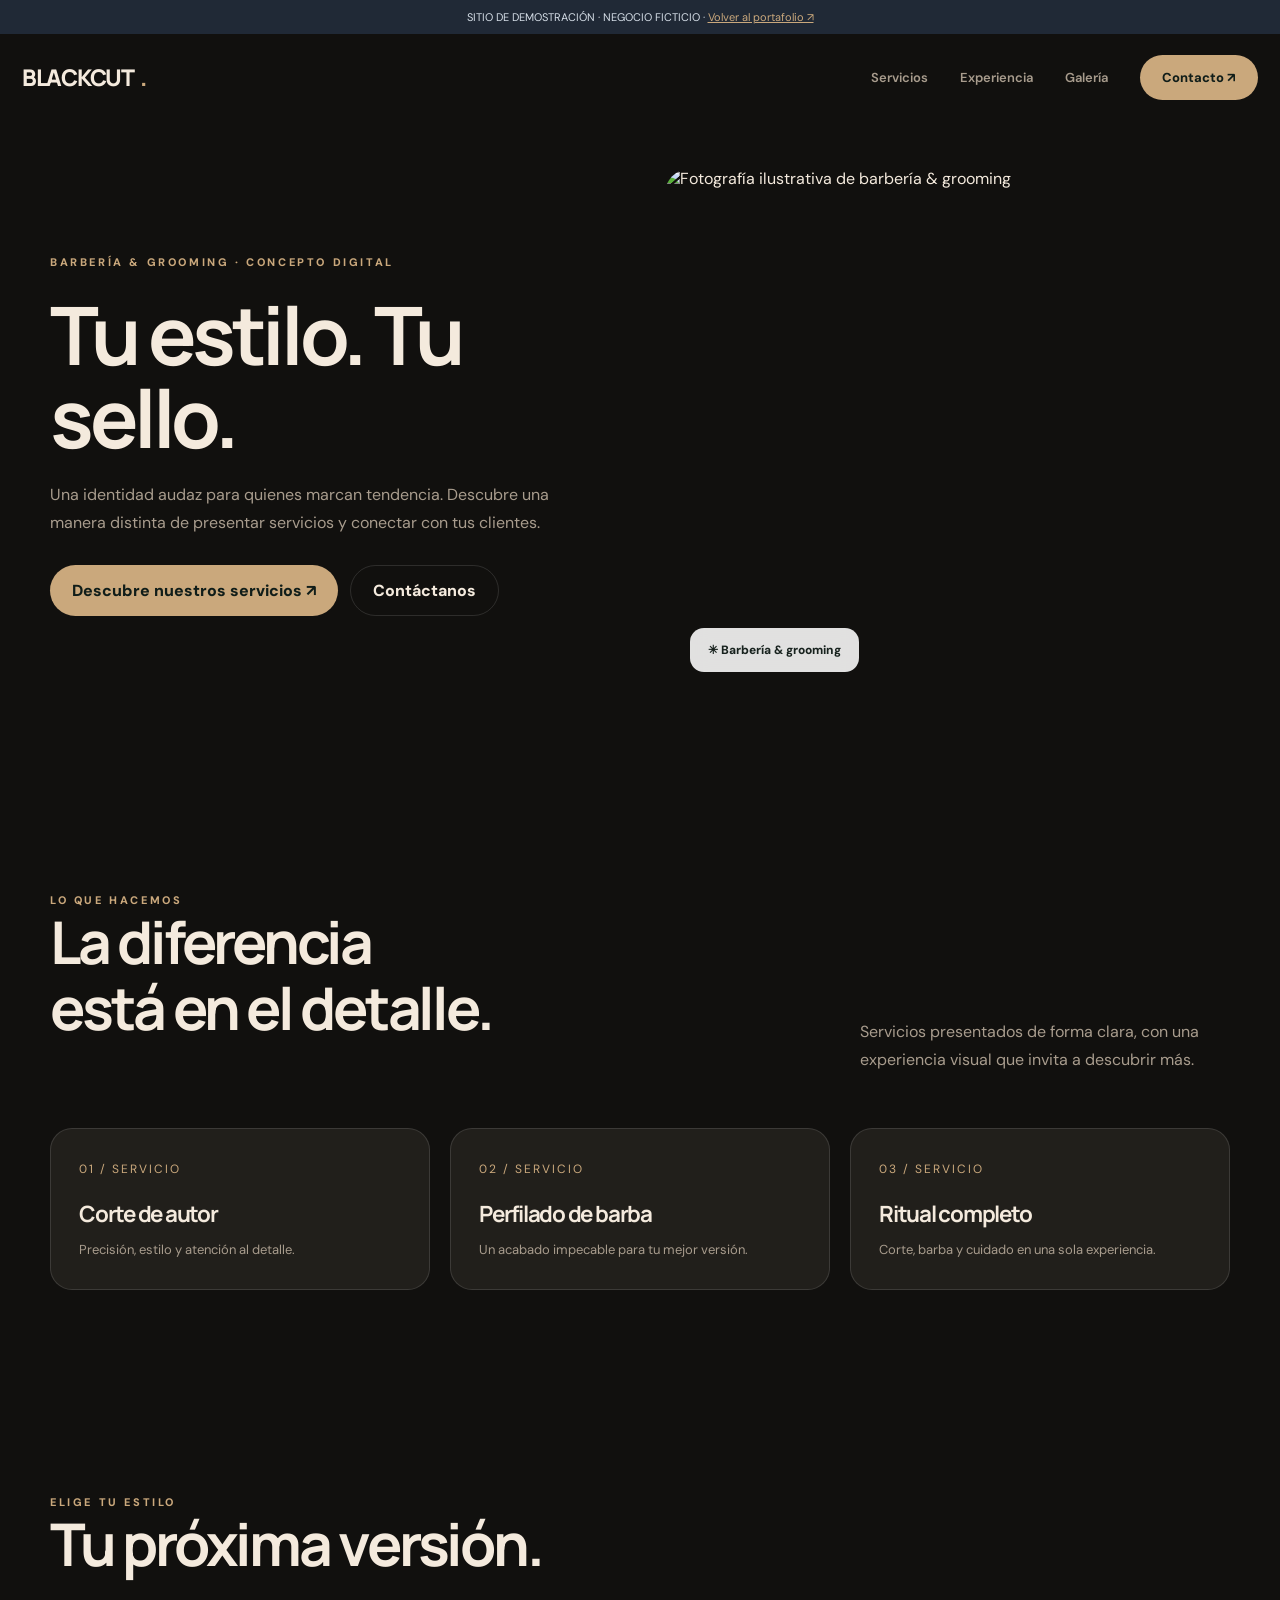
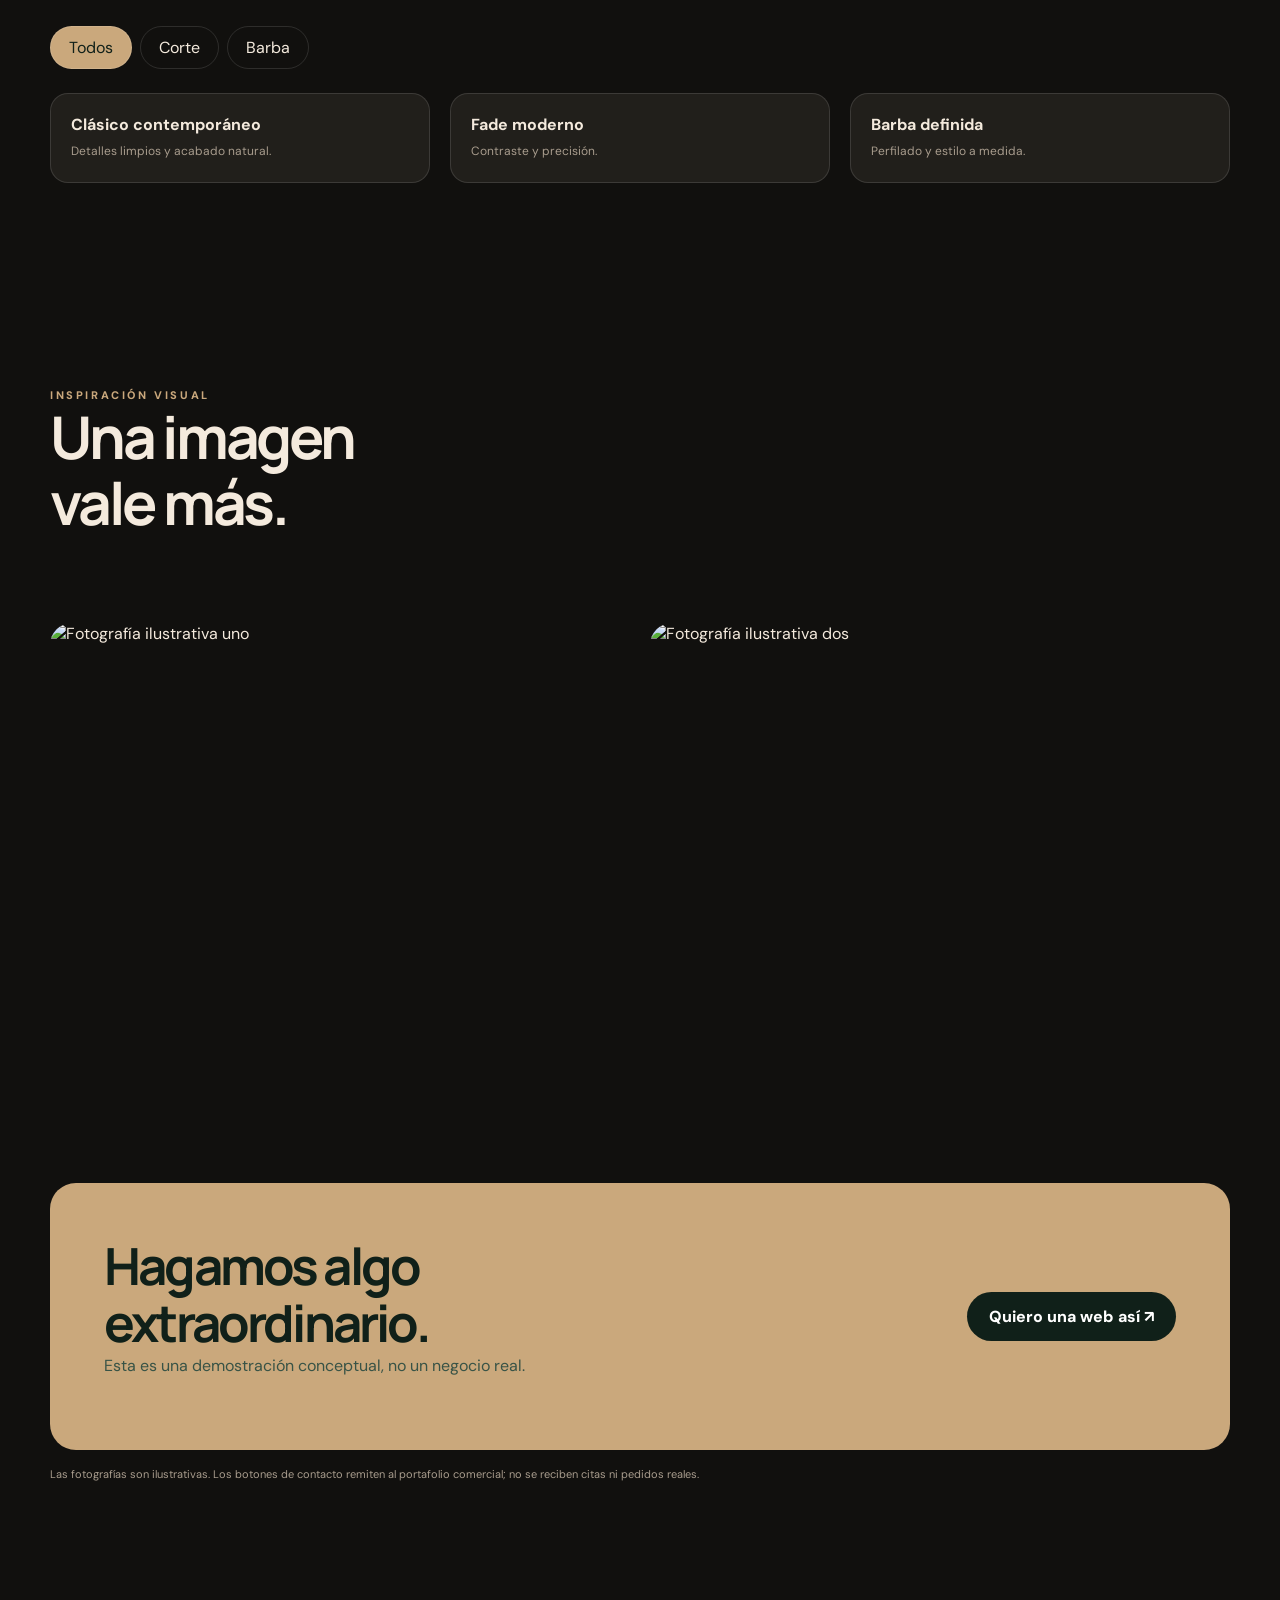
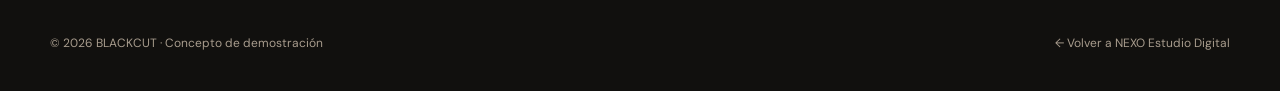
==== demos/barberia/index.html @ beecde57 "Add files via upload" ====
<!doctype html><html lang="es"><head><meta charset="utf-8"><meta name="viewport" content="width=device-width,initial-scale=1"><meta name="theme-color" content="#101820"><meta name="description" content="Demostración conceptual de sitio web para barbería & grooming."><title>BLACKCUT — Demostración | NEXO</title><link rel="stylesheet" href="../../assets/style.css"></head><body class="demo-page barberia"><div class="demo-banner">SITIO DE DEMOSTRACIÓN · NEGOCIO FICTICIO · <a href="../../">Volver al portafolio ↗</a></div><header class="topbar"><a class="logo" href="./">BLACKCUT<span class="logo-dot">.</span></a><button class="nav-toggle" aria-label="Abrir menú" aria-expanded="false">☰</button><nav class="main-nav"><a href="#servicios">Servicios</a><a href="#experiencia">Experiencia</a><a href="#galeria">Galería</a><a class="nav-cta" href="#contacto">Contacto ↗</a></nav></header><main><section class="demo-hero container"><div class="reveal"><span class="eyebrow">BARBERÍA & GROOMING · CONCEPTO DIGITAL</span><h1>Tu estilo. Tu sello.</h1><p>Una identidad audaz para quienes marcan tendencia. Descubre una manera distinta de presentar servicios y conectar con tus clientes.</p><div class="hero-actions"><a class="button" href="#servicios">Descubre nuestros servicios ↗</a><a class="button ghost" href="#contacto">Contáctanos</a></div></div><div class="demo-photo reveal"><img src="https://images.unsplash.com/photo-1503951914875-452162b0f3f1?auto=format&fit=crop&w=1200&q=82" alt="Fotografía ilustrativa de barbería & grooming"><span class="float-label">✳ Barbería & grooming</span></div></section><section class="section container" id="servicios"><div class="section-heading"><div><span class="eyebrow">LO QUE HACEMOS</span><h2>La diferencia<br>está en el detalle.</h2></div><p>Servicios presentados de forma clara, con una experiencia visual que invita a descubrir más.</p></div><div class="demo-grid"><article class="service-card reveal"><span class="service-num">01 / SERVICIO</span><h3>Corte de autor</h3><p>Precisión, estilo y atención al detalle.</p></article><article class="service-card reveal"><span class="service-num">02 / SERVICIO</span><h3>Perfilado de barba</h3><p>Un acabado impecable para tu mejor versión.</p></article><article class="service-card reveal"><span class="service-num">03 / SERVICIO</span><h3>Ritual completo</h3><p>Corte, barba y cuidado en una sola experiencia.</p></article></div></section><section class="section container" id="experiencia"><span class="eyebrow">ELIGE TU ESTILO</span><h2>Tu próxima versión.</h2><div class="filter-bar"><button class="filter-btn active" data-filter="todos" aria-pressed="true">Todos</button><button class="filter-btn" data-filter="corte" aria-pressed="false">Corte</button><button class="filter-btn" data-filter="barba" aria-pressed="false">Barba</button></div><div class="demo-grid"><div class="menu-card" data-category="corte"><b>Clásico contemporáneo</b><p>Detalles limpios y acabado natural.</p></div><div class="menu-card" data-category="corte"><b>Fade moderno</b><p>Contraste y precisión.</p></div><div class="menu-card" data-category="barba"><b>Barba definida</b><p>Perfilado y estilo a medida.</p></div></div></section><section class="section container" id="galeria"><div class="section-heading"><div><span class="eyebrow">INSPIRACIÓN VISUAL</span><h2>Una imagen<br>vale más.</h2></div></div><div class="gallery"><img loading="lazy" src="https://images.unsplash.com/photo-1599351431202-1e0f0137899a?auto=format&fit=crop&w=1200&q=82" alt="Fotografía ilustrativa uno"><img loading="lazy" src="https://images.unsplash.com/photo-1621605815971-fbc98d665033?auto=format&fit=crop&w=1200&q=82" alt="Fotografía ilustrativa dos"></div></section><section class="section container" id="contacto"><div class="demo-cta"><div><h2>Hagamos algo<br>extraordinario.</h2><p>Esta es una demostración conceptual, no un negocio real.</p></div><a class="button" href="../../#planes">Quiero una web así ↗</a></div><p class="demo-note" style="margin-top:15px">Las fotografías son ilustrativas. Los botones de contacto remiten al portafolio comercial; no se reciben citas ni pedidos reales.</p></section></main><div class="container"><footer><span>© 2026 BLACKCUT · Concepto de demostración</span><a href="../../">← Volver a NEXO Estudio Digital</a></footer></div><script src="../../assets/app.js" defer></script></body></html>
---- assets/style.css ----
@import url('https://fonts.googleapis.com/css2?family=DM+Sans:wght@400;500;600;700;800&family=Manrope:wght@400;500;600;700;800&display=swap');
:root{--bg:#0d1018;--surface:#161b26;--text:#f5f7fb;--muted:#a3acbc;--accent:#c3f3d6;--border:rgba(255,255,255,.12);--radius:24px}*{box-sizing:border-box}html{scroll-behavior:smooth}body{margin:0;background:var(--bg);color:var(--text);font-family:'DM Sans',sans-serif;overflow-x:hidden}button,input,select{font:inherit}a{color:inherit;text-decoration:none}button{cursor:pointer}img{display:block;width:100%;object-fit:cover}::selection{background:var(--accent);color:#102019}.container{width:min(1180px,calc(100% - 44px));margin:auto}.topbar{height:86px;width:min(1280px,calc(100% - 44px));margin:auto;display:flex;align-items:center;justify-content:space-between;position:relative;z-index:10}.logo{font-family:Manrope,sans-serif;font-size:23px;font-weight:800;letter-spacing:-1.3px;display:flex;align-items:center;gap:6px}.logo small{font-size:9px;font-weight:700;letter-spacing:2px;color:var(--muted);margin-left:9px}.logo-mark{color:var(--accent);font-size:30px}.logo-dot{color:var(--accent)}.main-nav{display:flex;gap:32px;align-items:center;font-size:13px;font-weight:600}.main-nav>a:not(.nav-cta){color:#c6ccd7;transition:color .2s}.main-nav>a:hover{color:var(--accent)}.nav-cta,.button{background:var(--accent);color:#101d19;padding:14px 22px;border-radius:100px;font-weight:800;border:0;display:inline-flex;align-items:center;justify-content:center;gap:10px;transition:transform .25s,box-shadow .25s}.button:hover,.nav-cta:hover{transform:translateY(-3px);box-shadow:0 12px 32px #a5e8c235}.button.ghost{background:transparent;border:1px solid var(--border);color:var(--text)}.nav-toggle{display:none;background:transparent;border:1px solid var(--border);border-radius:12px;padding:8px 12px;color:var(--text)}.eyebrow{text-transform:uppercase;font-size:11px;font-weight:800;letter-spacing:2.6px;color:var(--accent)}h1,h2,h3,p{margin-top:0}h1,h2,h3{font-family:Manrope,sans-serif;letter-spacing:-.055em}h1{font-size:clamp(3.1rem,7vw,7.4rem);line-height:1.03;margin:22px 0}h2{font-size:clamp(2.25rem,4.6vw,4.3rem);line-height:1.12}h3{font-size:1.4rem}p{line-height:1.75;color:var(--muted)}.hero{min-height:690px;display:grid;grid-template-columns:1.08fr .92fr;align-items:center;gap:38px;padding:50px 0 90px}.hero-copy p{max-width:490px;font-size:16px}.hero-actions{display:flex;gap:12px;flex-wrap:wrap;margin-top:28px}.hero-visual{height:530px;position:relative;border-radius:32px;overflow:hidden;isolation:isolate}.hero-visual img{height:100%;transition:transform .9s}.hero-visual:hover img{transform:scale(1.06)}.hero-visual:after{content:'';position:absolute;inset:45% 0 0;background:linear-gradient(transparent,#05080b88)}.float-label{position:absolute;bottom:26px;left:26px;z-index:1;padding:14px 18px;background:#ffffffdf;color:#18221e;border-radius:14px;font-size:12px;font-weight:800;backdrop-filter:blur(10px)}.section{padding:100px 0}.section-heading{display:flex;align-items:end;justify-content:space-between;gap:20px;margin-bottom:38px}.section-heading p{max-width:370px}.project-grid{display:grid;grid-template-columns:repeat(6,1fr);gap:18px}.project-card{grid-column:span 2;border:1px solid var(--border);background:var(--surface);border-radius:24px;overflow:hidden;transition:transform .3s,border-color .3s}.project-card:nth-child(4),.project-card:nth-child(5){grid-column:span 3}.project-card:hover{transform:translateY(-8px);border-color:#c3f3d6a0}.project-card .image-wrap{height:260px;overflow:hidden;position:relative}.project-card:nth-child(n+4) .image-wrap{height:300px}.project-card img{height:100%;transition:transform .6s}.project-card:hover img{transform:scale(1.08)}.project-card .card-content{padding:24px;display:flex;justify-content:space-between;align-items:center;gap:12px}.project-card h3{margin:0 0 6px}.project-card p{margin:0;font-size:12px}.arrow-circle{height:42px;width:42px;border:1px solid var(--border);border-radius:50%;display:grid;place-items:center;flex-shrink:0}.chip{display:inline-block;padding:9px 14px;border-radius:30px;background:#ffffff12;border:1px solid var(--border);font-size:11px;letter-spacing:1px;font-weight:700}.stat-band{display:grid;grid-template-columns:repeat(3,1fr);gap:24px;border-top:1px solid var(--border);border-bottom:1px solid var(--border);padding:36px 0}.stat-band strong{font-size:32px;font-family:Manrope}.stat-band p{font-size:12px;margin:6px 0 0}.plan-grid{display:grid;grid-template-columns:repeat(3,1fr);gap:20px;align-items:stretch;perspective:1400px}.flip-shell{min-height:510px;perspective:1200px}.flip-inner{position:relative;width:100%;height:100%;min-height:510px;transform-style:preserve-3d;transition:transform .8s cubic-bezier(.2,.8,.2,1)}.flip-shell.is-flipped .flip-inner{transform:rotateY(180deg)}.flip-face{position:absolute;inset:0;backface-visibility:hidden;-webkit-backface-visibility:hidden;border:1px solid var(--border);border-radius:26px;padding:30px;background:#171d28;display:flex;flex-direction:column;overflow:auto}.flip-shell.featured .flip-face{border-color:var(--accent);background:linear-gradient(145deg,#24372f,#141b25 72%)}.flip-back{transform:rotateY(180deg)}.plan-title{font-size:23px;font-weight:800;letter-spacing:-.8px;margin:22px 0 12px}.plan-price{font-family:Manrope;font-size:clamp(2rem,3vw,2.8rem);font-weight:800;letter-spacing:-2px;white-space:nowrap}.plan-price small{font-size:11px;letter-spacing:0;font-weight:500;color:var(--muted)}.plan-desc{font-size:14px;margin-top:16px}.plan-bullets,.details-list{list-style:none;padding:0;margin:14px 0 24px}.plan-bullets li,.details-list li{padding:9px 0;font-size:13px;border-bottom:1px solid var(--border);display:flex;gap:9px;line-height:1.5}.plan-bullets li:before,.details-list li:before{content:'✓';color:var(--accent);font-weight:800}.plan-actions{margin-top:auto;display:grid;gap:10px}.flip-btn{background:transparent;color:var(--text);border:1px solid var(--border);padding:12px;border-radius:100px;font-weight:700}.flip-btn:hover{border-color:var(--accent)}.plan-note{margin-top:25px;color:var(--muted);font-size:12px}.notice{border:1px solid var(--border);border-radius:24px;padding:30px;background:#ffffff08}.notice h3{letter-spacing:-.5px}.notice p{margin-bottom:8px;font-size:14px}.faq-item{border-bottom:1px solid var(--border);padding:20px 0}.faq-item summary{cursor:pointer;font-weight:700;list-style:none;display:flex;justify-content:space-between;gap:16px}.faq-item summary:after{content:'+';font-size:22px;color:var(--accent)}.faq-item[open] summary:after{content:'−'}.faq-item p{padding-top:12px;margin:0;max-width:850px}.contact-panel{background:var(--accent);color:#10221b;border-radius:30px;padding:clamp(30px,6vw,70px);display:flex;justify-content:space-between;align-items:center;gap:30px}.contact-panel h2{max-width:650px}.contact-panel p{color:#466255}.contact-panel .button{background:#101d19;color:#fff;white-space:nowrap}footer{padding:40px 0;color:var(--muted);font-size:12px;display:flex;justify-content:space-between;gap:16px;flex-wrap:wrap}.reveal{opacity:0;transform:translateY(26px);transition:opacity .7s,transform .7s}.reveal.visible{opacity:1;transform:translateY(0)}
/* Business demos */.demo-page{--accent:#c3f3d6}.demo-page .topbar{max-width:1260px}.demo-banner{padding:10px 20px;text-align:center;background:#202936;color:#d6dfe8;font-size:11px}.demo-banner a{text-decoration:underline;color:var(--accent)}.demo-hero{min-height:620px;display:grid;grid-template-columns:1fr 1fr;gap:48px;align-items:center;padding:48px 0 90px}.demo-hero h1{font-size:clamp(3.4rem,6.3vw,6.6rem)}.demo-hero p{max-width:500px}.demo-photo{height:530px;border-radius:28px;overflow:hidden;position:relative}.demo-photo img{height:100%;transition:transform .8s}.demo-photo:hover img{transform:scale(1.06)}.demo-grid{display:grid;grid-template-columns:repeat(3,1fr);gap:20px}.service-card{border:1px solid var(--border);background:var(--surface);padding:28px;border-radius:22px;transition:transform .3s}.service-card:hover{transform:translateY(-7px)}.service-card .service-num{font-size:12px;color:var(--accent);letter-spacing:2px}.service-card h3{margin:20px 0 10px}.service-card p{font-size:13px;margin:0}.gallery{display:grid;grid-template-columns:1fr 1fr;gap:20px}.gallery img{height:360px;border-radius:22px}.demo-cta{background:var(--accent);color:#102019;padding:54px;border-radius:26px;display:flex;align-items:center;justify-content:space-between;gap:25px}.demo-cta h2{font-size:clamp(2rem,4vw,3.8rem);margin:0}.demo-cta p{color:#385346}.demo-cta .button{background:#102019;color:#fff}.demo-note{font-size:11px;color:var(--muted)}.filter-bar{display:flex;gap:8px;flex-wrap:wrap;margin-bottom:24px}.filter-btn{padding:10px 18px;border:1px solid var(--border);border-radius:100px;background:transparent;color:var(--text)}.filter-btn.active{background:var(--accent);color:#102019}.menu-card{border:1px solid var(--border);padding:20px;border-radius:18px;background:var(--surface)}.menu-card b{display:block;margin-bottom:6px}.menu-card small{color:var(--accent)}.menu-card p{font-size:12px;margin:0}.before-after{position:relative;overflow:hidden;border-radius:20px;height:360px}.before-after img{height:100%;position:absolute;inset:0}.before-after .after-img{clip-path:inset(0 50% 0 0);filter:saturate(1.35) contrast(1.1)}.before-after input{position:absolute;bottom:24px;left:10%;width:80%;z-index:2;accent-color:var(--accent)}.demo-page.veterinaria{--bg:#f6f7ee;--surface:#fff;--text:#233d33;--muted:#65796e;--border:#1c51351d;--accent:#a6d6a9}.demo-page.barberia{--bg:#11100e;--surface:#211f1b;--text:#f4eadd;--muted:#a89c8d;--accent:#caa87c}.demo-page.restaurante{--bg:#fff9f2;--surface:#fff;--text:#34281f;--muted:#816e5d;--border:#4b2e1b20;--accent:#e4a17a}.demo-page.consultorio{--bg:#f3f8fa;--surface:#fff;--text:#19364b;--muted:#668093;--border:#1b56701f;--accent:#a8dbe9}.demo-page.automotriz{--bg:#0e1116;--surface:#1c222b;--text:#f2f5fa;--muted:#9ba8b9;--accent:#f5ad6c}.demo-page.veterinaria .demo-banner,.demo-page.restaurante .demo-banner,.demo-page.consultorio .demo-banner{background:#e5ece7;color:#31433c}.demo-page.veterinaria .demo-banner a,.demo-page.restaurante .demo-banner a,.demo-page.consultorio .demo-banner a{color:#214f40}.demo-page.veterinaria .float-label,.demo-page.restaurante .float-label,.demo-page.consultorio .float-label{background:#fff}.demo-page .main-nav>a:not(.nav-cta){color:var(--muted)}.demo-page .logo small{color:var(--muted)}.demo-page .button.ghost{color:var(--text)}
@media(max-width:960px){.hero,.demo-hero{grid-template-columns:1fr;gap:26px;padding-top:30px}.hero{min-height:auto}.hero-visual,.demo-photo{height:450px}.project-card{grid-column:span 3}.project-card:nth-child(4),.project-card:nth-child(5){grid-column:span 3}.plan-grid{grid-template-columns:1fr;max-width:520px;margin:auto}.flip-shell,.flip-inner{min-height:480px}.section{padding:75px 0}.demo-grid{grid-template-columns:1fr 1fr}}@media(max-width:650px){.container,.topbar{width:min(100% - 32px,1180px)}.topbar{height:72px}.logo small{display:none}.nav-toggle{display:block}.main-nav{display:none;position:absolute;top:65px;left:0;right:0;flex-direction:column;align-items:stretch;background:var(--surface);padding:20px;border:1px solid var(--border);border-radius:18px;gap:16px}.main-nav.open{display:flex}.hero-visual,.demo-photo{height:360px}.hero{padding-bottom:55px}.section{padding:60px 0}.section-heading{display:block}.project-grid{display:grid;grid-template-columns:1fr}.project-card,.project-card:nth-child(4),.project-card:nth-child(5){grid-column:span 1}.project-card .image-wrap,.project-card:nth-child(n+4) .image-wrap{height:235px}.stat-band{gap:10px}.stat-band strong{font-size:23px}.stat-band p{font-size:10px}.demo-grid,.gallery{grid-template-columns:1fr}.gallery img{height:260px}.demo-cta,.contact-panel{padding:30px;display:block}.demo-cta .button,.contact-panel .button{margin-top:15px}.flip-shell,.flip-inner{min-height:510px}.plan-price{font-size:2.5rem}}@media(prefers-reduced-motion:reduce){html{scroll-behavior:auto}*,*:before,*:after{animation:none!important;transition:none!important}.reveal{opacity:1;transform:none}}
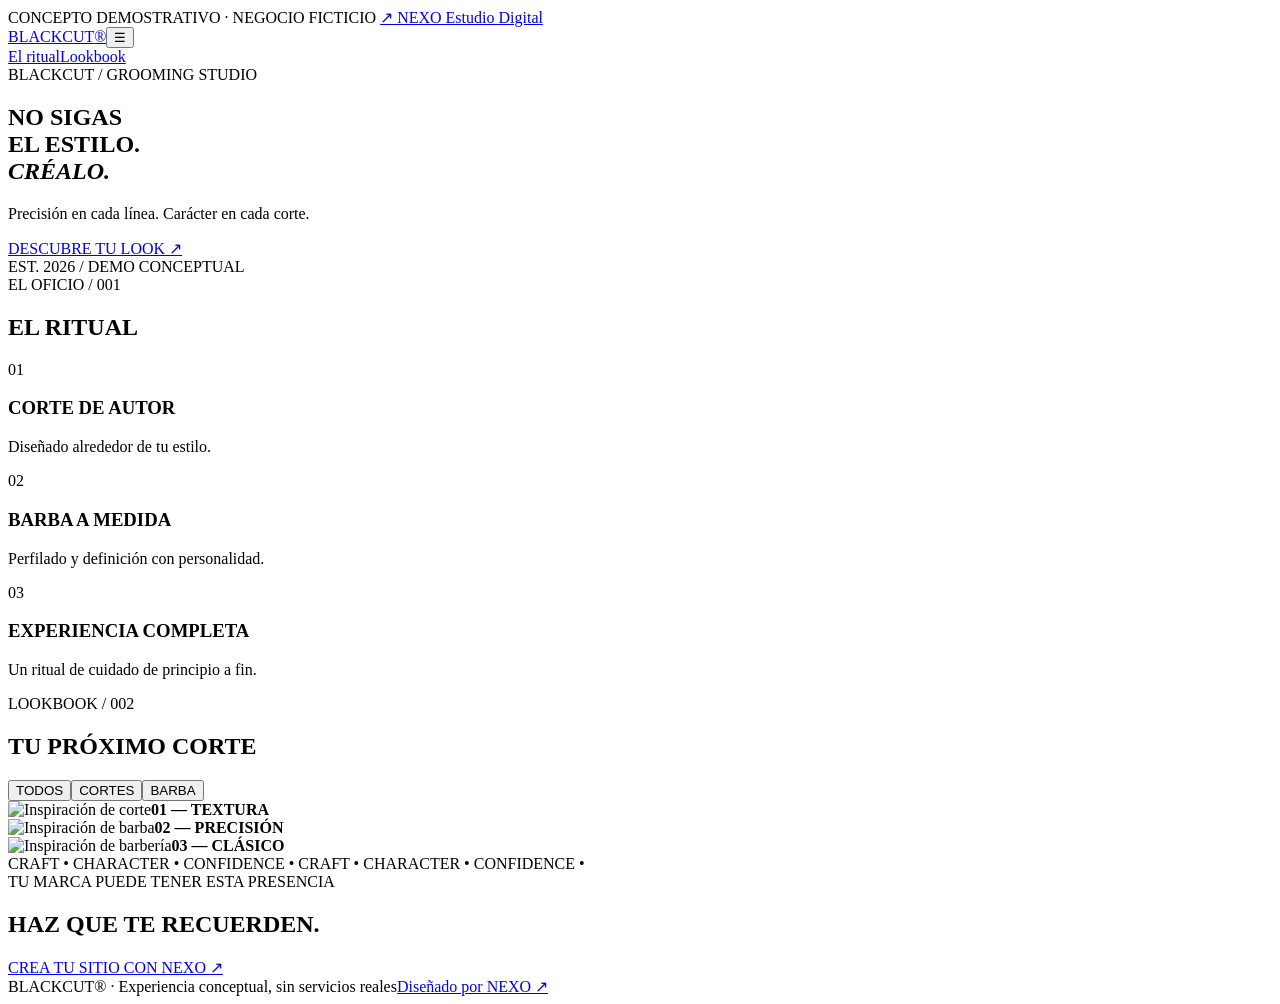
==== commit c0c9b8c3: "Add files via upload" ====
--- a/demos/barberia/index.html
+++ b/demos/barberia/index.html
@@ -1 +1 @@
-<!doctype html><html lang="es"><head><meta charset="utf-8"><meta name="viewport" content="width=device-width,initial-scale=1"><meta name="theme-color" content="#101820"><meta name="description" content="Demostración conceptual de sitio web para barbería & grooming."><title>BLACKCUT — Demostración | NEXO</title><link rel="stylesheet" href="../../assets/style.css"></head><body class="demo-page barberia"><div class="demo-banner">SITIO DE DEMOSTRACIÓN · NEGOCIO FICTICIO · <a href="../../">Volver al portafolio ↗</a></div><header class="topbar"><a class="logo" href="./">BLACKCUT<span class="logo-dot">.</span></a><button class="nav-toggle" aria-label="Abrir menú" aria-expanded="false">☰</button><nav class="main-nav"><a href="#servicios">Servicios</a><a href="#experiencia">Experiencia</a><a href="#galeria">Galería</a><a class="nav-cta" href="#contacto">Contacto ↗</a></nav></header><main><section class="demo-hero container"><div class="reveal"><span class="eyebrow">BARBERÍA & GROOMING · CONCEPTO DIGITAL</span><h1>Tu estilo. Tu sello.</h1><p>Una identidad audaz para quienes marcan tendencia. Descubre una manera distinta de presentar servicios y conectar con tus clientes.</p><div class="hero-actions"><a class="button" href="#servicios">Descubre nuestros servicios ↗</a><a class="button ghost" href="#contacto">Contáctanos</a></div></div><div class="demo-photo reveal"><img src="https://images.unsplash.com/photo-1503951914875-452162b0f3f1?auto=format&fit=crop&w=1200&q=82" alt="Fotografía ilustrativa de barbería & grooming"><span class="float-label">✳ Barbería & grooming</span></div></section><section class="section container" id="servicios"><div class="section-heading"><div><span class="eyebrow">LO QUE HACEMOS</span><h2>La diferencia<br>está en el detalle.</h2></div><p>Servicios presentados de forma clara, con una experiencia visual que invita a descubrir más.</p></div><div class="demo-grid"><article class="service-card reveal"><span class="service-num">01 / SERVICIO</span><h3>Corte de autor</h3><p>Precisión, estilo y atención al detalle.</p></article><article class="service-card reveal"><span class="service-num">02 / SERVICIO</span><h3>Perfilado de barba</h3><p>Un acabado impecable para tu mejor versión.</p></article><article class="service-card reveal"><span class="service-num">03 / SERVICIO</span><h3>Ritual completo</h3><p>Corte, barba y cuidado en una sola experiencia.</p></article></div></section><section class="section container" id="experiencia"><span class="eyebrow">ELIGE TU ESTILO</span><h2>Tu próxima versión.</h2><div class="filter-bar"><button class="filter-btn active" data-filter="todos" aria-pressed="true">Todos</button><button class="filter-btn" data-filter="corte" aria-pressed="false">Corte</button><button class="filter-btn" data-filter="barba" aria-pressed="false">Barba</button></div><div class="demo-grid"><div class="menu-card" data-category="corte"><b>Clásico contemporáneo</b><p>Detalles limpios y acabado natural.</p></div><div class="menu-card" data-category="corte"><b>Fade moderno</b><p>Contraste y precisión.</p></div><div class="menu-card" data-category="barba"><b>Barba definida</b><p>Perfilado y estilo a medida.</p></div></div></section><section class="section container" id="galeria"><div class="section-heading"><div><span class="eyebrow">INSPIRACIÓN VISUAL</span><h2>Una imagen<br>vale más.</h2></div></div><div class="gallery"><img loading="lazy" src="https://images.unsplash.com/photo-1599351431202-1e0f0137899a?auto=format&fit=crop&w=1200&q=82" alt="Fotografía ilustrativa uno"><img loading="lazy" src="https://images.unsplash.com/photo-1621605815971-fbc98d665033?auto=format&fit=crop&w=1200&q=82" alt="Fotografía ilustrativa dos"></div></section><section class="section container" id="contacto"><div class="demo-cta"><div><h2>Hagamos algo<br>extraordinario.</h2><p>Esta es una demostración conceptual, no un negocio real.</p></div><a class="button" href="../../#planes">Quiero una web así ↗</a></div><p class="demo-note" style="margin-top:15px">Las fotografías son ilustrativas. Los botones de contacto remiten al portafolio comercial; no se reciben citas ni pedidos reales.</p></section></main><div class="container"><footer><span>© 2026 BLACKCUT · Concepto de demostración</span><a href="../../">← Volver a NEXO Estudio Digital</a></footer></div><script src="../../assets/app.js" defer></script></body></html>+<!doctype html><html lang="es"><head><meta charset="utf-8"><meta name="viewport" content="width=device-width,initial-scale=1"><meta name="description" content="Sitio conceptual de barbería, desarrollado por NEXO Estudio Digital."><meta name="theme-color" content="#161616"><title>BLACKCUT<span class="mark">®</span> | Demo NEXO</title><link rel="stylesheet" href="../../assets/demo-styles.css"></head><body class="brand-barberia"><div class="demo-disclaimer">CONCEPTO DEMOSTRATIVO · NEGOCIO FICTICIO <a href="../../">↗ NEXO Estudio Digital</a></div><header class="site-header"><a class="brandmark" href="#inicio">BLACKCUT<span class="mark">®</span></a><button class="mobile-toggle" aria-expanded="false" aria-label="Mostrar navegación">☰</button><nav class="site-nav"><a href="#servicios">El ritual</a><a href="#looks">Lookbook</a></nav></header><main id="inicio"><section class="bar-hero"><div class="bar-photo" style="background-image:linear-gradient(90deg,rgba(9,9,9,.82),rgba(9,9,9,.2)),url('https://images.unsplash.com/photo-1503951914875-452162b0f3f1?auto=format&fit=crop&w=1600&q=82')"></div><div class="bar-copy"><span class="kicker">BLACKCUT / GROOMING STUDIO</span><h1>NO SIGAS<br>EL ESTILO.<br><i>CRÉALO.</i></h1><p>Precisión en cada línea. Carácter en cada corte.</p><a class="bar-link" href="#looks">DESCUBRE TU LOOK <span>↗</span></a></div><div class="bar-side">EST. 2026 / DEMO CONCEPTUAL</div></section><section class="block " id="servicios"><div class="block-intro"><span class="kicker">EL OFICIO / 001</span><h2>EL RITUAL</h2></div><div class="bar-services"><article class="tile"><span class="index">01</span><h3>CORTE DE AUTOR</h3><p>Diseñado alrededor de tu estilo.</p></article><article class="tile"><span class="index">02</span><h3>BARBA A MEDIDA</h3><p>Perfilado y definición con personalidad.</p></article><article class="tile"><span class="index">03</span><h3>EXPERIENCIA COMPLETA</h3><p>Un ritual de cuidado de principio a fin.</p></article></div></section><section class="block " id="looks"><div class="block-intro"><span class="kicker">LOOKBOOK / 002</span><h2>TU PRÓXIMO CORTE</h2></div><div class="bar-filters"><button class="chip active" data-filter="all">TODOS</button><button class="chip" data-filter="corte">CORTES</button><button class="chip" data-filter="barba">BARBA</button></div><div class="bar-look-grid"><article data-type="corte"><img src="https://images.unsplash.com/photo-1599351431202-1e0f0137899a?auto=format&fit=crop&w=1600&q=82" alt="Inspiración de corte"><b>01 — TEXTURA</b></article><article data-type="barba"><img src="https://images.unsplash.com/photo-1621605815971-fbc98d665033?auto=format&fit=crop&w=1600&q=82" alt="Inspiración de barba"><b>02 — PRECISIÓN</b></article><article data-type="corte"><img src="https://images.unsplash.com/photo-1503951914875-452162b0f3f1?auto=format&fit=crop&w=1600&q=82" alt="Inspiración de barbería"><b>03 — CLÁSICO</b></article></div></section><div class="bar-marquee">CRAFT • CHARACTER • CONFIDENCE • CRAFT • CHARACTER • CONFIDENCE •</div><div class="final-cta bar-final"><span class="kicker">TU MARCA PUEDE TENER ESTA PRESENCIA</span><h2>HAZ QUE TE RECUERDEN.</h2><a class="bar-link" href="../../#planes">CREA TU SITIO CON NEXO ↗</a></div></main><footer class="demo-footer"><span>BLACKCUT<span class="mark">®</span> · Experiencia conceptual, sin servicios reales</span><a href="../../#planes">Diseñado por NEXO ↗</a></footer><script src="../../assets/demo-interactions.js" defer></script></body></html>
